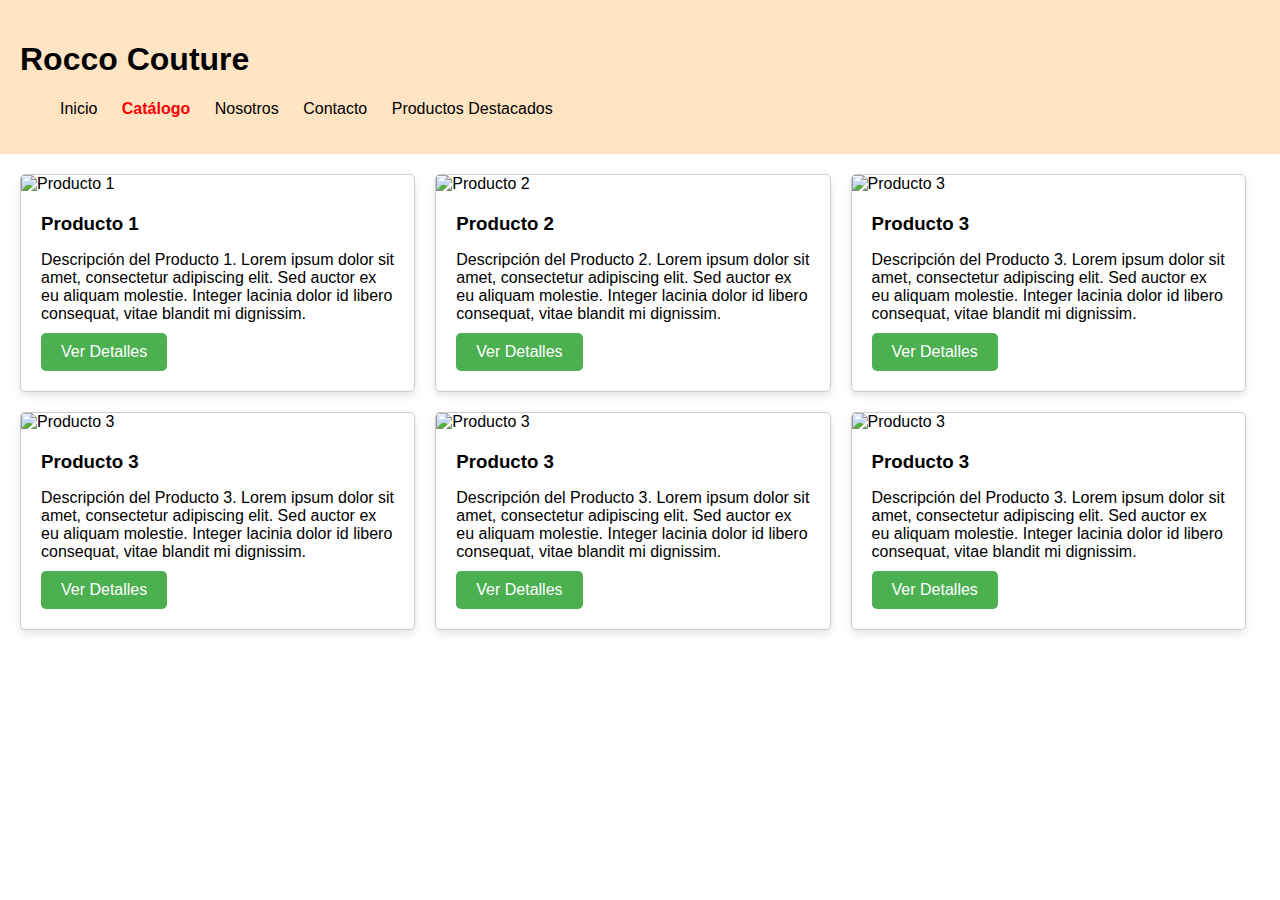
==== catalogo.html @ 271bbef6 "se agrega un cambio para marcar cual seccion esta seleccionada" ====
<!DOCTYPE html>
<html lang="es">

<head>
    <meta charset="UTF-8">
    <meta name="viewport" content="width=device-width, initial-scale=1.0">
    <title>Rocco Couture</title>
    <link rel="stylesheet" href="./static/css/styles.css">
    <link rel="shortcut icon" href="./static/img/Logo RoccoCouture.ico" type="image/x-icon">
</head>

<body>
    <header>
        <h1>Rocco Couture</h1>
        <nav>
            <ul>
                <li><a href="index.html">Inicio</a></li>
                <li><a href="catalogo.html" class="selected">Catálogo</a></li>
                <li><a href="nosotros.html">Nosotros</a></li>
                <li><a href="contacto.html">Contacto</a></li>
                <li><a href="products.html">Productos Destacados</a></li>
                
            </ul>
        </nav>
    </header>

    <main>
        <div class="card">
            <img src="static/img/Hombre modelo (1).jpg" alt="Producto 1">
            <div class="card-content">
                <h3>Producto 1</h3>
                <p>Descripción del Producto 1. Lorem ipsum dolor sit amet, consectetur adipiscing elit. Sed auctor ex eu aliquam molestie. Integer lacinia dolor id libero consequat, vitae blandit mi dignissim.</p>
                <a href="#" class="button">Ver Detalles</a>
            </div>
        </div>
        <div class="card">
            <img src="static/img/Hombre modelo (2).jpg" alt="Producto 2">
            <div class="card-content">
                <h3>Producto 2</h3>
                <p>Descripción del Producto 2. Lorem ipsum dolor sit amet, consectetur adipiscing elit. Sed auctor ex eu aliquam molestie. Integer lacinia dolor id libero consequat, vitae blandit mi dignissim.</p>
                <a href="#" class="button">Ver Detalles</a>
            </div>
        </div>
        <div class="card">
            <img src="static/img/Mujer modelo (1).jpg" alt="Producto 3">
            <div class="card-content">
                <h3>Producto 3</h3>
                <p>Descripción del Producto 3. Lorem ipsum dolor sit amet, consectetur adipiscing elit. Sed auctor ex eu aliquam molestie. Integer lacinia dolor id libero consequat, vitae blandit mi dignissim.</p>
                <a href="#" class="button">Ver Detalles</a>
            </div>
        </div>
        <div class="card">
            <img src="static/img/Mujer Perchas.jpg" alt="Producto 3">
            <div class="card-content">
                <h3>Producto 3</h3>
                <p>Descripción del Producto 3. Lorem ipsum dolor sit amet, consectetur adipiscing elit. Sed auctor ex eu aliquam molestie. Integer lacinia dolor id libero consequat, vitae blandit mi dignissim.</p>
                <a href="#" class="button">Ver Detalles</a>
            </div>
        </div>
        <div class="card">
            <img src="static/img/Hombre Jeans.jpg" alt="Producto 3">
            <div class="card-content">
                <h3>Producto 3</h3>
                <p>Descripción del Producto 3. Lorem ipsum dolor sit amet, consectetur adipiscing elit. Sed auctor ex eu aliquam molestie. Integer lacinia dolor id libero consequat, vitae blandit mi dignissim.</p>
                <a href="#" class="button">Ver Detalles</a>
            </div>
        </div>
        <div class="card">
            <img src="static/img/Mujer modelo (2).jpg" alt="Producto 3">
            <div class="card-content">
                <h3>Producto 3</h3>
                <p>Descripción del Producto 3. Lorem ipsum dolor sit amet, consectetur adipiscing elit. Sed auctor ex eu aliquam molestie. Integer lacinia dolor id libero consequat, vitae blandit mi dignissim.</p>
                <a href="#" class="button">Ver Detalles</a>
            </div>
        </div>
       
        
    </main>

</body>

</html>
---- static/css/styles.css ----
/* Estilos generales */
body {
    font-family: Arial, sans-serif;
    margin: 0;
    padding: 0;
}

header {
    background-color:#FFE4C4;
    color: black;
    padding: 20px;
}

nav ul {
    list-style-type: none;
}

nav ul li {
    display: inline;
    margin-right: 20px;
}

nav ul li a {
    color: black;
    text-decoration: none;
}

main {
    padding: 20px;
}

section {
    margin-bottom: 40px;
}

footer {
    background-color: #333;
    color: #fff;
    padding: 20px;
    text-align: center;
}

/* Estilos responsivos */
@media only screen and (max-width: 768px) {
    /* Estilos para tablet */
}

@media only screen and (max-width: 480px) {
    /* Estilos para celular */
}

.form-group {
    margin-bottom: 20px;
}

.form-group label {
    display: block;
    font-weight: bold;
    margin-bottom: 5px;
}

.form-group input[type="text"],
.form-group input[type="email"],
.form-group textarea,
.form-group select {
    width: 100%;
    padding: 8px;
    margin-top: 5px;
    border: 1px solid #ccc;
    border-radius: 5px;
    box-sizing: border-box;
}

.form-group textarea {
    resize: vertical;
}

.form-group input[type="checkbox"] {
    display: inline;
    margin-top: 5px;
}

.tooltip {
    position: absolute;
    background-color: rgba(0, 0, 0, 0.7);
    color: #fff;
    padding: 5px;
    border-radius: 5px;
    font-size: 12px;
    display: none;
}

.form-group:hover .tooltip {
    display: block;
}

.tooltip::after {
    content: '';
    position: absolute;
    border-style: solid;
    border-width: 5px 5px 0;
    border-color: rgba(0, 0, 0, 0.7) transparent transparent;
    top: 100%;
    left: 50%;
    transform: translateX(-50%);
}

/* Media queries para hacer el formulario responsive */

@media only screen and (max-width: 768px) {
    .form-group input[type="text"],
    .form-group input[type="email"],
    .form-group textarea,
    .form-group select {
        width: calc(100% - 16px); /* Restar el padding y borde */
    }
}

@media only screen and (max-width: 480px) {
    .form-group label {
        font-size: 14px;
    }

    .form-group input[type="text"],
    .form-group input[type="email"],
    .form-group textarea,
    .form-group select {
        padding: 6px;
        font-size: 14px;
    }

    .tooltip {
        font-size: 10px;
    }
}
/* Estilos generales para las tarjetas */
.card {
    border: 1px solid #ccc;
    border-radius: 5px;
    overflow: hidden;
    box-shadow: 0 4px 8px rgba(0, 0, 0, 0.1);
    margin-bottom: 20px; 
    width: calc(33.33% - 20px);
    margin-right: 20px; 
    float: left; 
    transition: transform 0.3s ease;
}
.card:hover {
    transform: scale(1.05); 
}
.card:nth-child(3n) {
    margin-right: 0; 
}

.card img {
    width: 100%;
    height: auto;
    display: block;
    transition: transform 0.3s ease;
}

.card-content {
    padding: 20px;
}

.card-content h3 {
    margin-top: 0;
    margin-bottom: 10px;
}

.card-content p {
    margin-bottom: 10px;
}

.button {
    background-color: #4CAF50;
    color: white;
    padding: 10px 20px;
    text-decoration: none;
    border-radius: 5px;
    display: inline-block;
}

/* Media query para dispositivos con una anchura máxima de 768px (tabletas) */
@media screen and (max-width: 768px) {
    .card {
        width: calc(50% - 20px); 
    }
}

/* Media query para dispositivos con una anchura máxima de 480px (móviles) */
@media screen and (max-width: 480px) {
    .card {
        width: 100%; /* Establecer el ancho al 100% para ocupar toda la pantalla */
    }
}

.carousel {
    position: relative;
    max-width: 100%;
    overflow: hidden;
}

.carousel-inner {
    display: flex;
    transition: transform 0.5s ease;
}

.carousel-item {
    display: block;
    min-width: 100%;
    flex: 0 0 auto;
}

.carousel-item img {
    width: 100%;
    height: auto;
}

.carousel-control-prev,
.carousel-control-next {
    position: absolute;
    top: 50%;
    transform: translateY(-50%);
    z-index: 1;
    background-color: rgba(0, 0, 0, 0.5);
    color: #fff;
    text-decoration: none;
    padding: 10px;
    border-radius: 50%;
}

.carousel-control-prev {
    left: 10px;
}

.carousel-control-next {
    right: 10px;
}

nav ul li a.selected {
    color: #ff0000; 
    font-weight: bold;
   
}
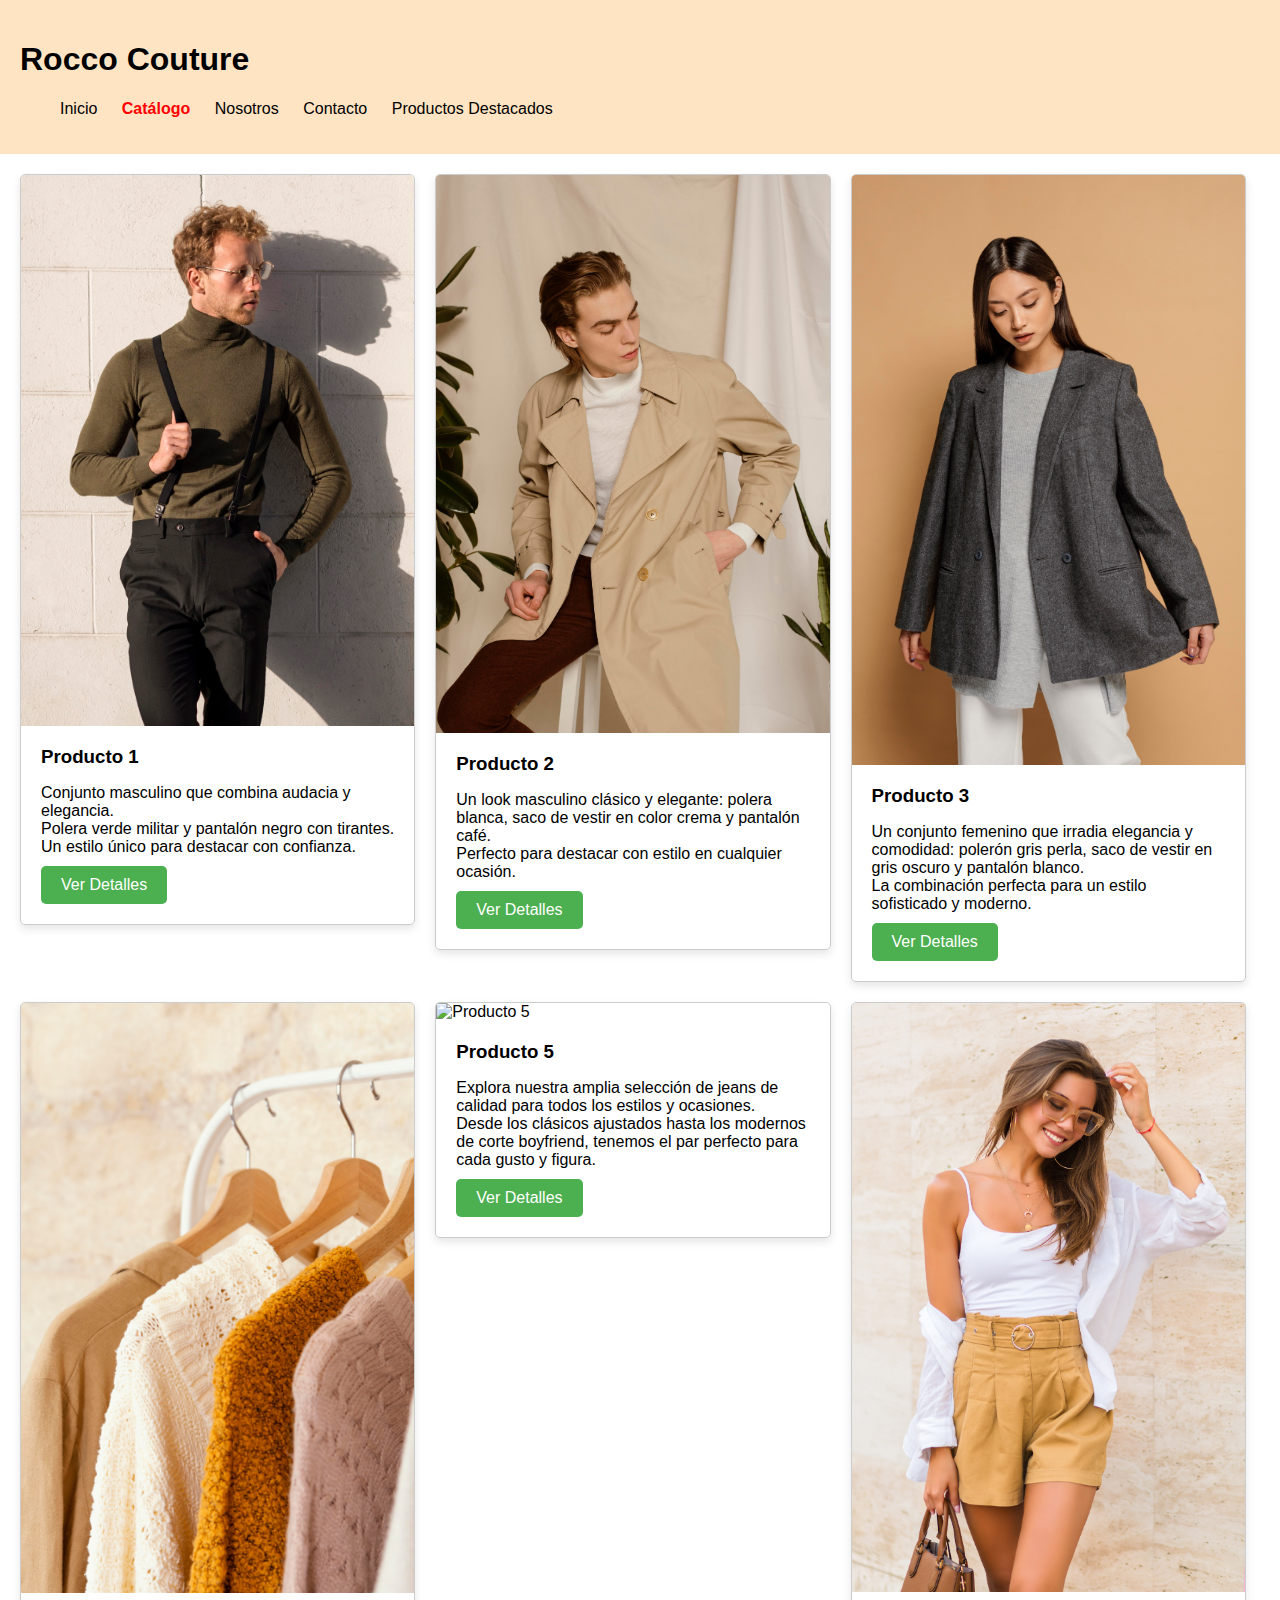
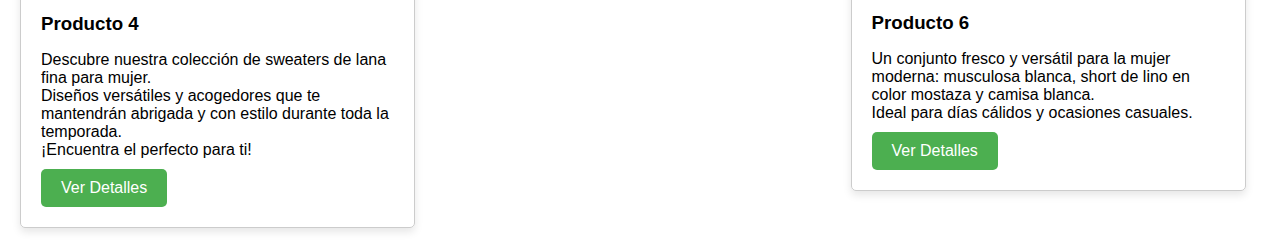
==== commit 7a9ed962: "a" ====
--- a/catalogo.html
+++ b/catalogo.html
@@ -29,7 +29,7 @@
             <img src="static/img/Hombre modelo (1).jpg" alt="Producto 1">
             <div class="card-content">
                 <h3>Producto 1</h3>
-                <p>Descripción del Producto 1. Lorem ipsum dolor sit amet, consectetur adipiscing elit. Sed auctor ex eu aliquam molestie. Integer lacinia dolor id libero consequat, vitae blandit mi dignissim.</p>
+                <p>Conjunto masculino que combina audacia y elegancia. <br> Polera verde militar y pantalón negro con tirantes. <br> Un estilo único para destacar con confianza.</p>
                 <a href="#" class="button">Ver Detalles</a>
             </div>
         </div>
@@ -37,7 +37,7 @@
             <img src="static/img/Hombre modelo (2).jpg" alt="Producto 2">
             <div class="card-content">
                 <h3>Producto 2</h3>
-                <p>Descripción del Producto 2. Lorem ipsum dolor sit amet, consectetur adipiscing elit. Sed auctor ex eu aliquam molestie. Integer lacinia dolor id libero consequat, vitae blandit mi dignissim.</p>
+                <p>Un look masculino clásico y elegante: polera blanca, saco de vestir en color crema y pantalón café. <br> Perfecto para destacar con estilo en cualquier ocasión.</p>
                 <a href="#" class="button">Ver Detalles</a>
             </div>
         </div>
@@ -45,31 +45,31 @@
             <img src="static/img/Mujer modelo (1).jpg" alt="Producto 3">
             <div class="card-content">
                 <h3>Producto 3</h3>
-                <p>Descripción del Producto 3. Lorem ipsum dolor sit amet, consectetur adipiscing elit. Sed auctor ex eu aliquam molestie. Integer lacinia dolor id libero consequat, vitae blandit mi dignissim.</p>
+                <p>Un conjunto femenino que irradia elegancia y comodidad: polerón gris perla, saco de vestir en gris oscuro y pantalón blanco. <br> La combinación perfecta para un estilo sofisticado y moderno.</p>
                 <a href="#" class="button">Ver Detalles</a>
             </div>
         </div>
         <div class="card">
-            <img src="static/img/Mujer Perchas.jpg" alt="Producto 3">
+            <img src="static/img/Mujer Perchas.jpg" alt="Producto 4">
             <div class="card-content">
-                <h3>Producto 3</h3>
-                <p>Descripción del Producto 3. Lorem ipsum dolor sit amet, consectetur adipiscing elit. Sed auctor ex eu aliquam molestie. Integer lacinia dolor id libero consequat, vitae blandit mi dignissim.</p>
+                <h3>Producto 4</h3>
+                <p>Descubre nuestra colección de sweaters de lana fina para mujer. <br> Diseños versátiles y acogedores que te mantendrán abrigada y con estilo durante toda la temporada. <br> ¡Encuentra el perfecto para ti!</p>
                 <a href="#" class="button">Ver Detalles</a>
             </div>
         </div>
         <div class="card">
-            <img src="static/img/Hombre Jeans.jpg" alt="Producto 3">
+            <img src="static/img/Hombre Jeans.jpg" alt="Producto 5">
             <div class="card-content">
-                <h3>Producto 3</h3>
-                <p>Descripción del Producto 3. Lorem ipsum dolor sit amet, consectetur adipiscing elit. Sed auctor ex eu aliquam molestie. Integer lacinia dolor id libero consequat, vitae blandit mi dignissim.</p>
+                <h3>Producto 5</h3>
+                <p>Explora nuestra amplia selección de jeans de calidad para todos los estilos y ocasiones. <br> Desde los clásicos ajustados hasta los modernos de corte boyfriend, tenemos el par perfecto para cada gusto y figura.</p>
                 <a href="#" class="button">Ver Detalles</a>
             </div>
         </div>
         <div class="card">
-            <img src="static/img/Mujer modelo (2).jpg" alt="Producto 3">
+            <img src="static/img/Mujer modelo (2).jpg" alt="Producto 6">
             <div class="card-content">
-                <h3>Producto 3</h3>
-                <p>Descripción del Producto 3. Lorem ipsum dolor sit amet, consectetur adipiscing elit. Sed auctor ex eu aliquam molestie. Integer lacinia dolor id libero consequat, vitae blandit mi dignissim.</p>
+                <h3>Producto 6</h3>
+                <p>Un conjunto fresco y versátil para la mujer moderna: musculosa blanca, short de lino en color mostaza y camisa blanca. <br> Ideal para días cálidos y ocasiones casuales.</p>
                 <a href="#" class="button">Ver Detalles</a>
             </div>
         </div>
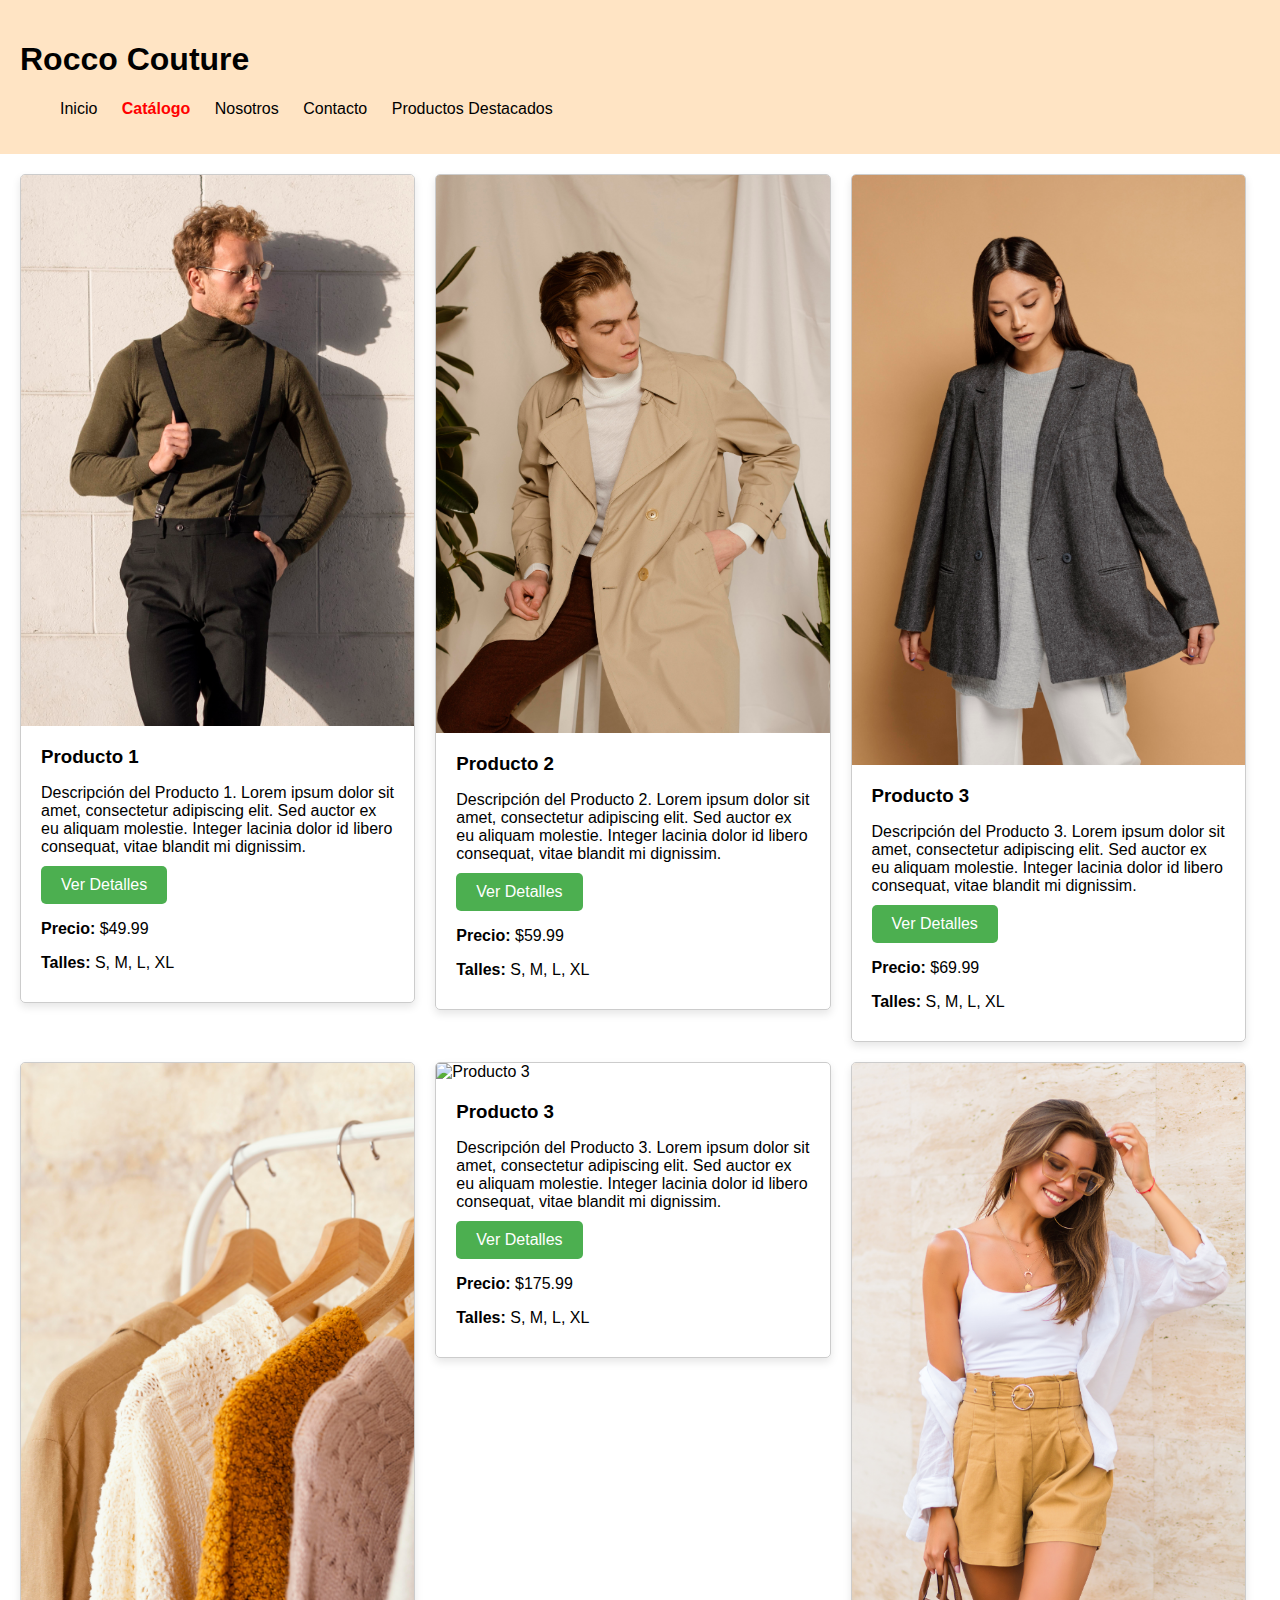
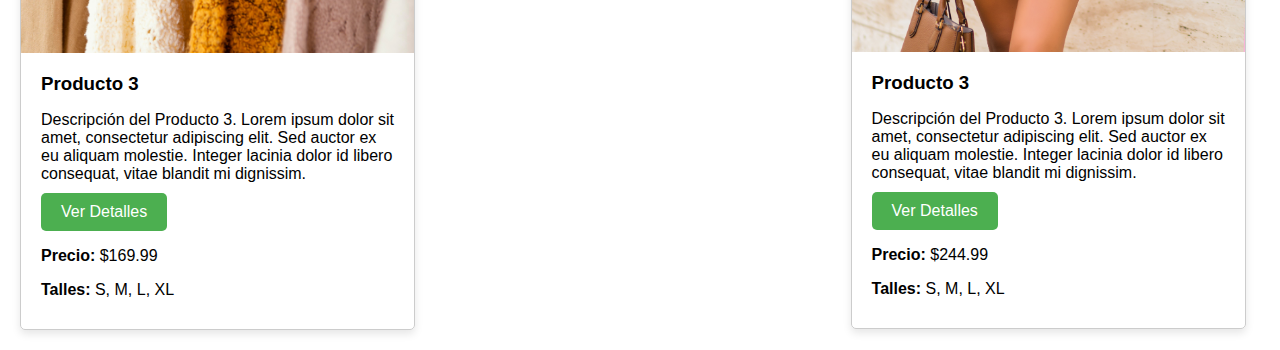
==== commit 02ee02d0: "se agregan precio y talles en las cards del catalogo al presionar el boton Ver Detalles" ====
--- a/catalogo.html
+++ b/catalogo.html
@@ -29,54 +29,78 @@
             <img src="static/img/Hombre modelo (1).jpg" alt="Producto 1">
             <div class="card-content">
                 <h3>Producto 1</h3>
-                <p>Conjunto masculino que combina audacia y elegancia. <br> Polera verde militar y pantalón negro con tirantes. <br> Un estilo único para destacar con confianza.</p>
-                <a href="#" class="button">Ver Detalles</a>
+                <p>Descripción del Producto 1. Lorem ipsum dolor sit amet, consectetur adipiscing elit. Sed auctor ex eu aliquam molestie. Integer lacinia dolor id libero consequat, vitae blandit mi dignissim.</p>
+                <a class="button" onclick="mostrarDetalles(event, 'detalle1')">Ver Detalles</a>
+                <div id="detalle1" class="details-message">
+                    <p><strong>Precio:</strong> $49.99</p>
+                    <p><strong>Talles:</strong> S, M, L, XL</p>
+                </div>
             </div>
         </div>
         <div class="card">
             <img src="static/img/Hombre modelo (2).jpg" alt="Producto 2">
             <div class="card-content">
                 <h3>Producto 2</h3>
-                <p>Un look masculino clásico y elegante: polera blanca, saco de vestir en color crema y pantalón café. <br> Perfecto para destacar con estilo en cualquier ocasión.</p>
-                <a href="#" class="button">Ver Detalles</a>
+                <p>Descripción del Producto 2. Lorem ipsum dolor sit amet, consectetur adipiscing elit. Sed auctor ex eu aliquam molestie. Integer lacinia dolor id libero consequat, vitae blandit mi dignissim.</p>
+                <a class="button" onclick="mostrarDetalles(event, 'detalle2')">Ver Detalles</a>
+                    <div id="detalle2" class="details-message">
+                        <p><strong>Precio:</strong> $59.99</p>
+                        <p><strong>Talles:</strong> S, M, L, XL</p>
+                    </div>
             </div>
         </div>
         <div class="card">
             <img src="static/img/Mujer modelo (1).jpg" alt="Producto 3">
             <div class="card-content">
                 <h3>Producto 3</h3>
-                <p>Un conjunto femenino que irradia elegancia y comodidad: polerón gris perla, saco de vestir en gris oscuro y pantalón blanco. <br> La combinación perfecta para un estilo sofisticado y moderno.</p>
-                <a href="#" class="button">Ver Detalles</a>
+                <p>Descripción del Producto 3. Lorem ipsum dolor sit amet, consectetur adipiscing elit. Sed auctor ex eu aliquam molestie. Integer lacinia dolor id libero consequat, vitae blandit mi dignissim.</p>
+                <a class="button" onclick="mostrarDetalles(event, 'detalle3')">Ver Detalles</a>
+                <div id="detalle3" class="details-message">
+                    <p><strong>Precio:</strong> $69.99</p>
+                    <p><strong>Talles:</strong> S, M, L, XL</p>
+                </div>
             </div>
         </div>
         <div class="card">
-            <img src="static/img/Mujer Perchas.jpg" alt="Producto 4">
+            <img src="static/img/Mujer Perchas.jpg" alt="Producto 3">
             <div class="card-content">
-                <h3>Producto 4</h3>
-                <p>Descubre nuestra colección de sweaters de lana fina para mujer. <br> Diseños versátiles y acogedores que te mantendrán abrigada y con estilo durante toda la temporada. <br> ¡Encuentra el perfecto para ti!</p>
-                <a href="#" class="button">Ver Detalles</a>
+                <h3>Producto 3</h3>
+                <p>Descripción del Producto 3. Lorem ipsum dolor sit amet, consectetur adipiscing elit. Sed auctor ex eu aliquam molestie. Integer lacinia dolor id libero consequat, vitae blandit mi dignissim.</p>
+                <a class="button" onclick="mostrarDetalles(event, 'detalle4')">Ver Detalles</a>
+                <div id="detalle4" class="details-message">
+                    <p><strong>Precio:</strong> $169.99</p>
+                    <p><strong>Talles:</strong> S, M, L, XL</p>
+                </div>
             </div>
         </div>
         <div class="card">
-            <img src="static/img/Hombre Jeans.jpg" alt="Producto 5">
+            <img src="static/img/Hombre Jeans.jpg" alt="Producto 3">
             <div class="card-content">
-                <h3>Producto 5</h3>
-                <p>Explora nuestra amplia selección de jeans de calidad para todos los estilos y ocasiones. <br> Desde los clásicos ajustados hasta los modernos de corte boyfriend, tenemos el par perfecto para cada gusto y figura.</p>
-                <a href="#" class="button">Ver Detalles</a>
+                <h3>Producto 3</h3>
+                <p>Descripción del Producto 3. Lorem ipsum dolor sit amet, consectetur adipiscing elit. Sed auctor ex eu aliquam molestie. Integer lacinia dolor id libero consequat, vitae blandit mi dignissim.</p>
+                <a class="button" onclick="mostrarDetalles(event, 'detalle5')">Ver Detalles</a>
+                <div id="detalle5" class="details-message">
+                    <p><strong>Precio:</strong> $175.99</p>
+                    <p><strong>Talles:</strong> S, M, L, XL</p>
+                </div>
             </div>
         </div>
         <div class="card">
-            <img src="static/img/Mujer modelo (2).jpg" alt="Producto 6">
+            <img src="static/img/Mujer modelo (2).jpg" alt="Producto 3">
             <div class="card-content">
-                <h3>Producto 6</h3>
-                <p>Un conjunto fresco y versátil para la mujer moderna: musculosa blanca, short de lino en color mostaza y camisa blanca. <br> Ideal para días cálidos y ocasiones casuales.</p>
-                <a href="#" class="button">Ver Detalles</a>
+                <h3>Producto 3</h3>
+                <p>Descripción del Producto 3. Lorem ipsum dolor sit amet, consectetur adipiscing elit. Sed auctor ex eu aliquam molestie. Integer lacinia dolor id libero consequat, vitae blandit mi dignissim.</p>
+                <a class="button" onclick="mostrarDetalles(event, 'detalle6')">Ver Detalles</a>
+                <div id="detalle6" class="details-message">
+                    <p><strong>Precio:</strong> $244.99</p>
+                    <p><strong>Talles:</strong> S, M, L, XL</p>
+                </div>
             </div>
         </div>
        
         
     </main>
-
+    <script src="static/js/scripts.js"></script>
 </body>
 
 </html>
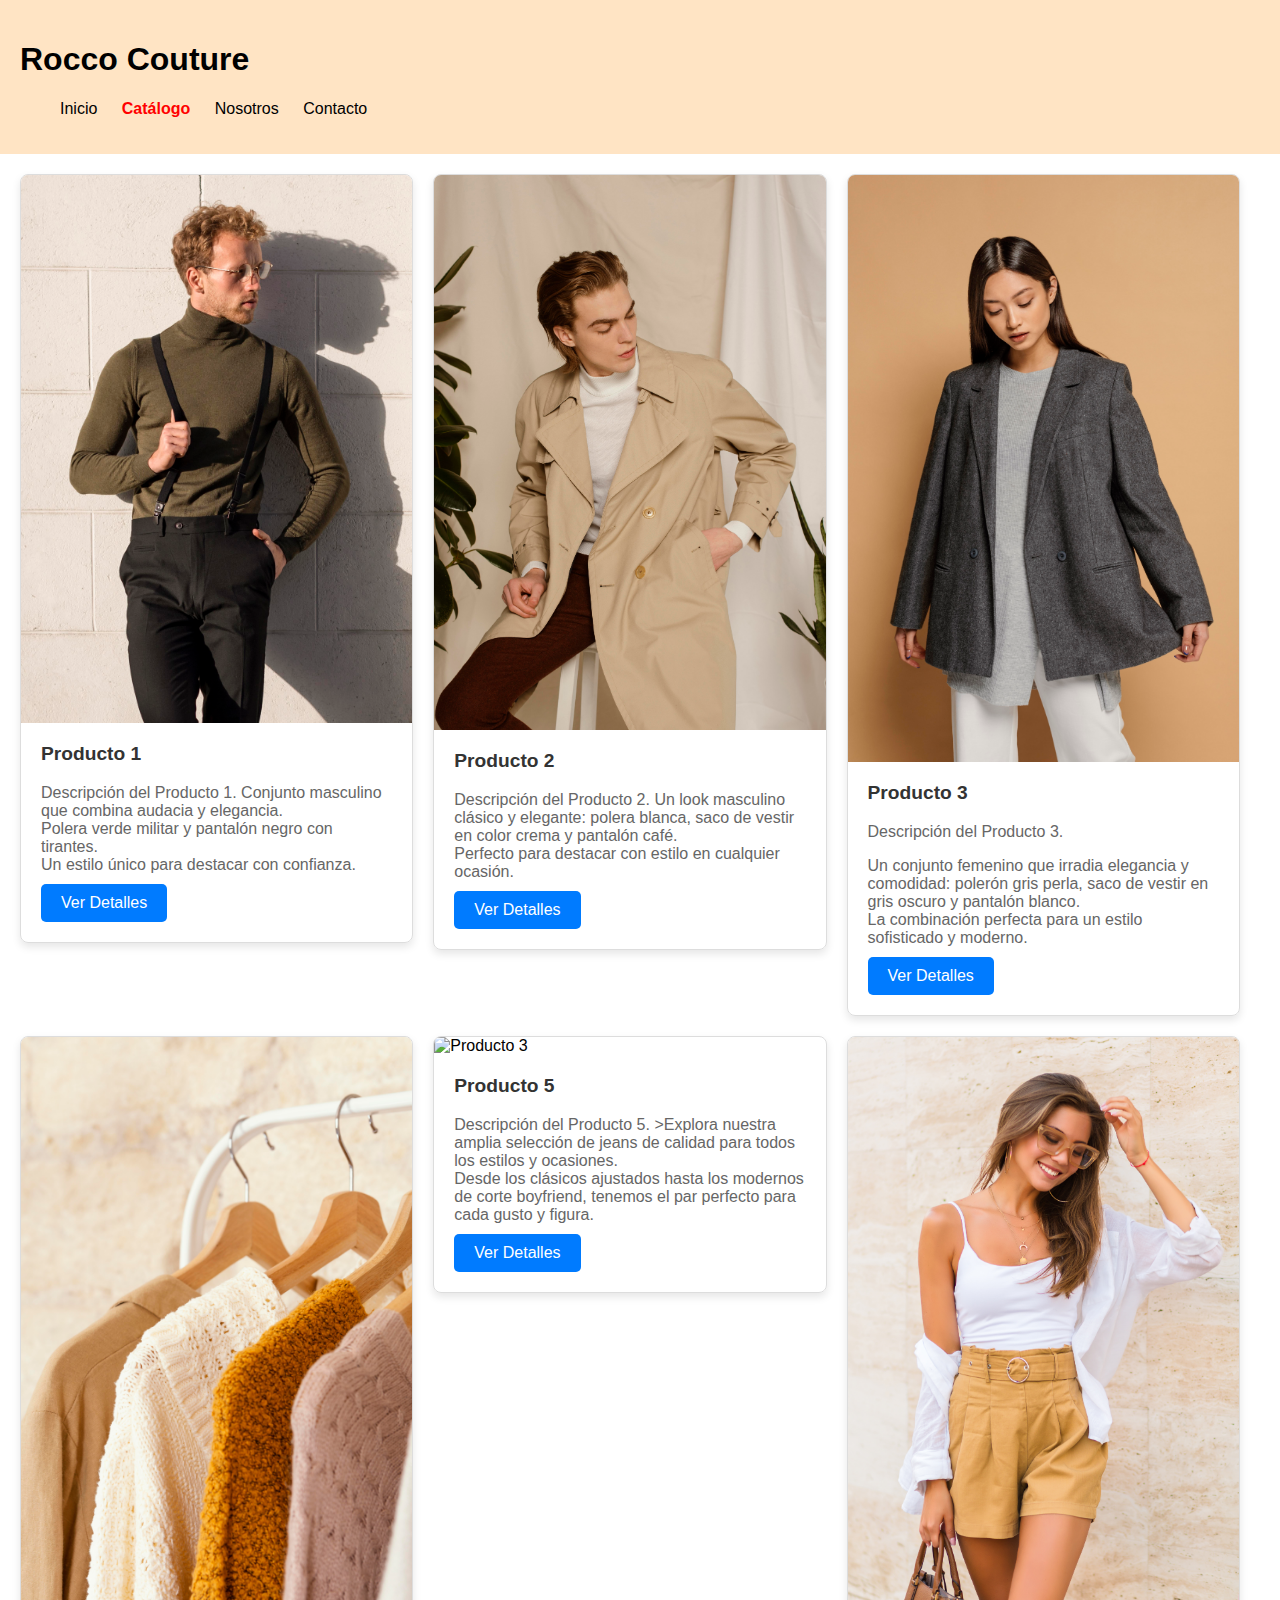
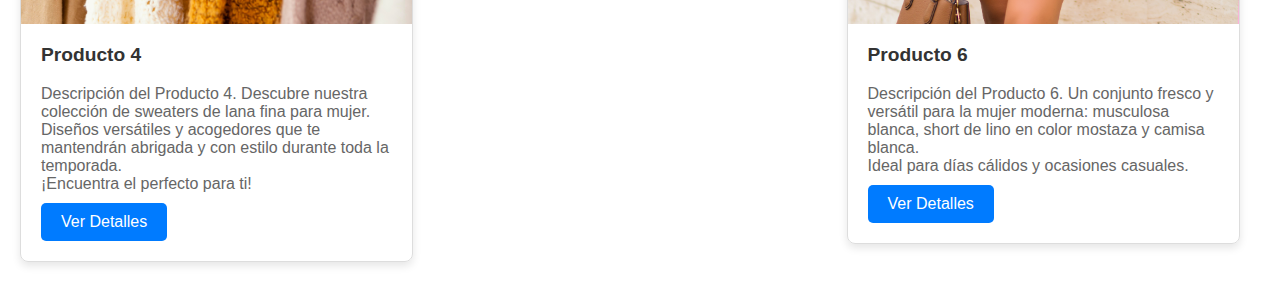
==== commit da1d1328: "Eliminado Products" ====
--- a/catalogo.html
+++ b/catalogo.html
@@ -18,8 +18,6 @@
                 <li><a href="catalogo.html" class="selected">Catálogo</a></li>
                 <li><a href="nosotros.html">Nosotros</a></li>
                 <li><a href="contacto.html">Contacto</a></li>
-                <li><a href="products.html">Productos Destacados</a></li>
-                
             </ul>
         </nav>
     </header>
@@ -29,7 +27,7 @@
             <img src="static/img/Hombre modelo (1).jpg" alt="Producto 1">
             <div class="card-content">
                 <h3>Producto 1</h3>
-                <p>Descripción del Producto 1. Lorem ipsum dolor sit amet, consectetur adipiscing elit. Sed auctor ex eu aliquam molestie. Integer lacinia dolor id libero consequat, vitae blandit mi dignissim.</p>
+                <p>Descripción del Producto 1. Conjunto masculino que combina audacia y elegancia. <br> Polera verde militar y pantalón negro con tirantes. <br> Un estilo único para destacar con confianza.</p>
                 <a class="button" onclick="mostrarDetalles(event, 'detalle1')">Ver Detalles</a>
                 <div id="detalle1" class="details-message">
                     <p><strong>Precio:</strong> $49.99</p>
@@ -41,7 +39,7 @@
             <img src="static/img/Hombre modelo (2).jpg" alt="Producto 2">
             <div class="card-content">
                 <h3>Producto 2</h3>
-                <p>Descripción del Producto 2. Lorem ipsum dolor sit amet, consectetur adipiscing elit. Sed auctor ex eu aliquam molestie. Integer lacinia dolor id libero consequat, vitae blandit mi dignissim.</p>
+                <p>Descripción del Producto 2. Un look masculino clásico y elegante: polera blanca, saco de vestir en color crema y pantalón café. <br> Perfecto para destacar con estilo en cualquier ocasión.</p>
                 <a class="button" onclick="mostrarDetalles(event, 'detalle2')">Ver Detalles</a>
                     <div id="detalle2" class="details-message">
                         <p><strong>Precio:</strong> $59.99</p>
@@ -53,7 +51,7 @@
             <img src="static/img/Mujer modelo (1).jpg" alt="Producto 3">
             <div class="card-content">
                 <h3>Producto 3</h3>
-                <p>Descripción del Producto 3. Lorem ipsum dolor sit amet, consectetur adipiscing elit. Sed auctor ex eu aliquam molestie. Integer lacinia dolor id libero consequat, vitae blandit mi dignissim.</p>
+                <p>Descripción del Producto 3. <p>Un conjunto femenino que irradia elegancia y comodidad: polerón gris perla, saco de vestir en gris oscuro y pantalón blanco. <br> La combinación perfecta para un estilo sofisticado y moderno.</p>
                 <a class="button" onclick="mostrarDetalles(event, 'detalle3')">Ver Detalles</a>
                 <div id="detalle3" class="details-message">
                     <p><strong>Precio:</strong> $69.99</p>
@@ -64,8 +62,8 @@
         <div class="card">
             <img src="static/img/Mujer Perchas.jpg" alt="Producto 3">
             <div class="card-content">
-                <h3>Producto 3</h3>
-                <p>Descripción del Producto 3. Lorem ipsum dolor sit amet, consectetur adipiscing elit. Sed auctor ex eu aliquam molestie. Integer lacinia dolor id libero consequat, vitae blandit mi dignissim.</p>
+                <h3>Producto 4</h3>
+                <p>Descripción del Producto 4. Descubre nuestra colección de sweaters de lana fina para mujer. <br> Diseños versátiles y acogedores que te mantendrán abrigada y con estilo durante toda la temporada. <br> ¡Encuentra el perfecto para ti!</p>
                 <a class="button" onclick="mostrarDetalles(event, 'detalle4')">Ver Detalles</a>
                 <div id="detalle4" class="details-message">
                     <p><strong>Precio:</strong> $169.99</p>
@@ -76,8 +74,8 @@
         <div class="card">
             <img src="static/img/Hombre Jeans.jpg" alt="Producto 3">
             <div class="card-content">
-                <h3>Producto 3</h3>
-                <p>Descripción del Producto 3. Lorem ipsum dolor sit amet, consectetur adipiscing elit. Sed auctor ex eu aliquam molestie. Integer lacinia dolor id libero consequat, vitae blandit mi dignissim.</p>
+                <h3>Producto 5</h3>
+                <p>Descripción del Producto 5. >Explora nuestra amplia selección de jeans de calidad para todos los estilos y ocasiones. <br> Desde los clásicos ajustados hasta los modernos de corte boyfriend, tenemos el par perfecto para cada gusto y figura.</p>
                 <a class="button" onclick="mostrarDetalles(event, 'detalle5')">Ver Detalles</a>
                 <div id="detalle5" class="details-message">
                     <p><strong>Precio:</strong> $175.99</p>
@@ -88,8 +86,8 @@
         <div class="card">
             <img src="static/img/Mujer modelo (2).jpg" alt="Producto 3">
             <div class="card-content">
-                <h3>Producto 3</h3>
-                <p>Descripción del Producto 3. Lorem ipsum dolor sit amet, consectetur adipiscing elit. Sed auctor ex eu aliquam molestie. Integer lacinia dolor id libero consequat, vitae blandit mi dignissim.</p>
+                <h3>Producto 6</h3>
+                <p>Descripción del Producto 6. Un conjunto fresco y versátil para la mujer moderna: musculosa blanca, short de lino en color mostaza y camisa blanca. <br> Ideal para días cálidos y ocasiones casuales.</p>
                 <a class="button" onclick="mostrarDetalles(event, 'detalle6')">Ver Detalles</a>
                 <div id="detalle6" class="details-message">
                     <p><strong>Precio:</strong> $244.99</p>
--- a/static/css/styles.css
+++ b/static/css/styles.css
@@ -34,8 +34,8 @@
 }
 
 footer {
-    background-color: #333;
-    color: #fff;
+    background-color: #FFE4C4;
+    color: #080404;
     padding: 20px;
     text-align: center;
 }
@@ -51,6 +51,7 @@
 
 .form-group {
     margin-bottom: 20px;
+    padding-inline: 5%;
 }
 
 .form-group label {
@@ -135,8 +136,8 @@
 }
 /* Estilos generales para las tarjetas */
 .card {
-    border: 1px solid #ccc;
-    border-radius: 5px;
+    border: 1px solid #ddd;
+    border-radius: 8px;
     overflow: hidden;
     box-shadow: 0 4px 8px rgba(0, 0, 0, 0.1);
     margin-bottom: 20px; 
@@ -144,6 +145,8 @@
     margin-right: 20px; 
     float: left; 
     transition: transform 0.3s ease;
+    box-sizing: border-box;
+    position: relative;
 }
 .card:hover {
     transform: scale(1.05); 
@@ -156,6 +159,8 @@
     width: 100%;
     height: auto;
     display: block;
+    
+    object-fit: cover;
     transition: transform 0.3s ease;
 }
 
@@ -165,20 +170,56 @@
 
 .card-content h3 {
     margin-top: 0;
-    margin-bottom: 10px;
+    font-size: 1.2em;
+    color: #333;
 }
 
 .card-content p {
     margin-bottom: 10px;
+    color: #666;
+}
+
+.card-container {
+    display: flex;
+    flex-wrap: wrap;
+    justify-content: space-between;
+   
 }
 
 .button {
-    background-color: #4CAF50;
-    color: white;
+    display: inline-block;
     padding: 10px 20px;
+    background-color: #007bff;
+    color: #fff;
     text-decoration: none;
     border-radius: 5px;
-    display: inline-block;
+    transition: background-color 0.3s;
+    cursor: pointer;
+}
+
+.button:hover {
+    background-color: #0056b3;
+}
+
+/* Estilos para el mensaje de detalles */
+.details-message {
+    display: none;
+    background-color: #f9f9f9;
+    border-top: 1px solid #ddd;
+    padding: 10px;
+    position: absolute;
+    bottom: 0;
+    left: 0;
+    right: 0;
+    text-align: center;
+}
+
+.details-message.active {
+    display: block;
+}
+
+.details-message p {
+    margin: 5px 0;
 }
 
 /* Media query para dispositivos con una anchura máxima de 768px (tabletas) */
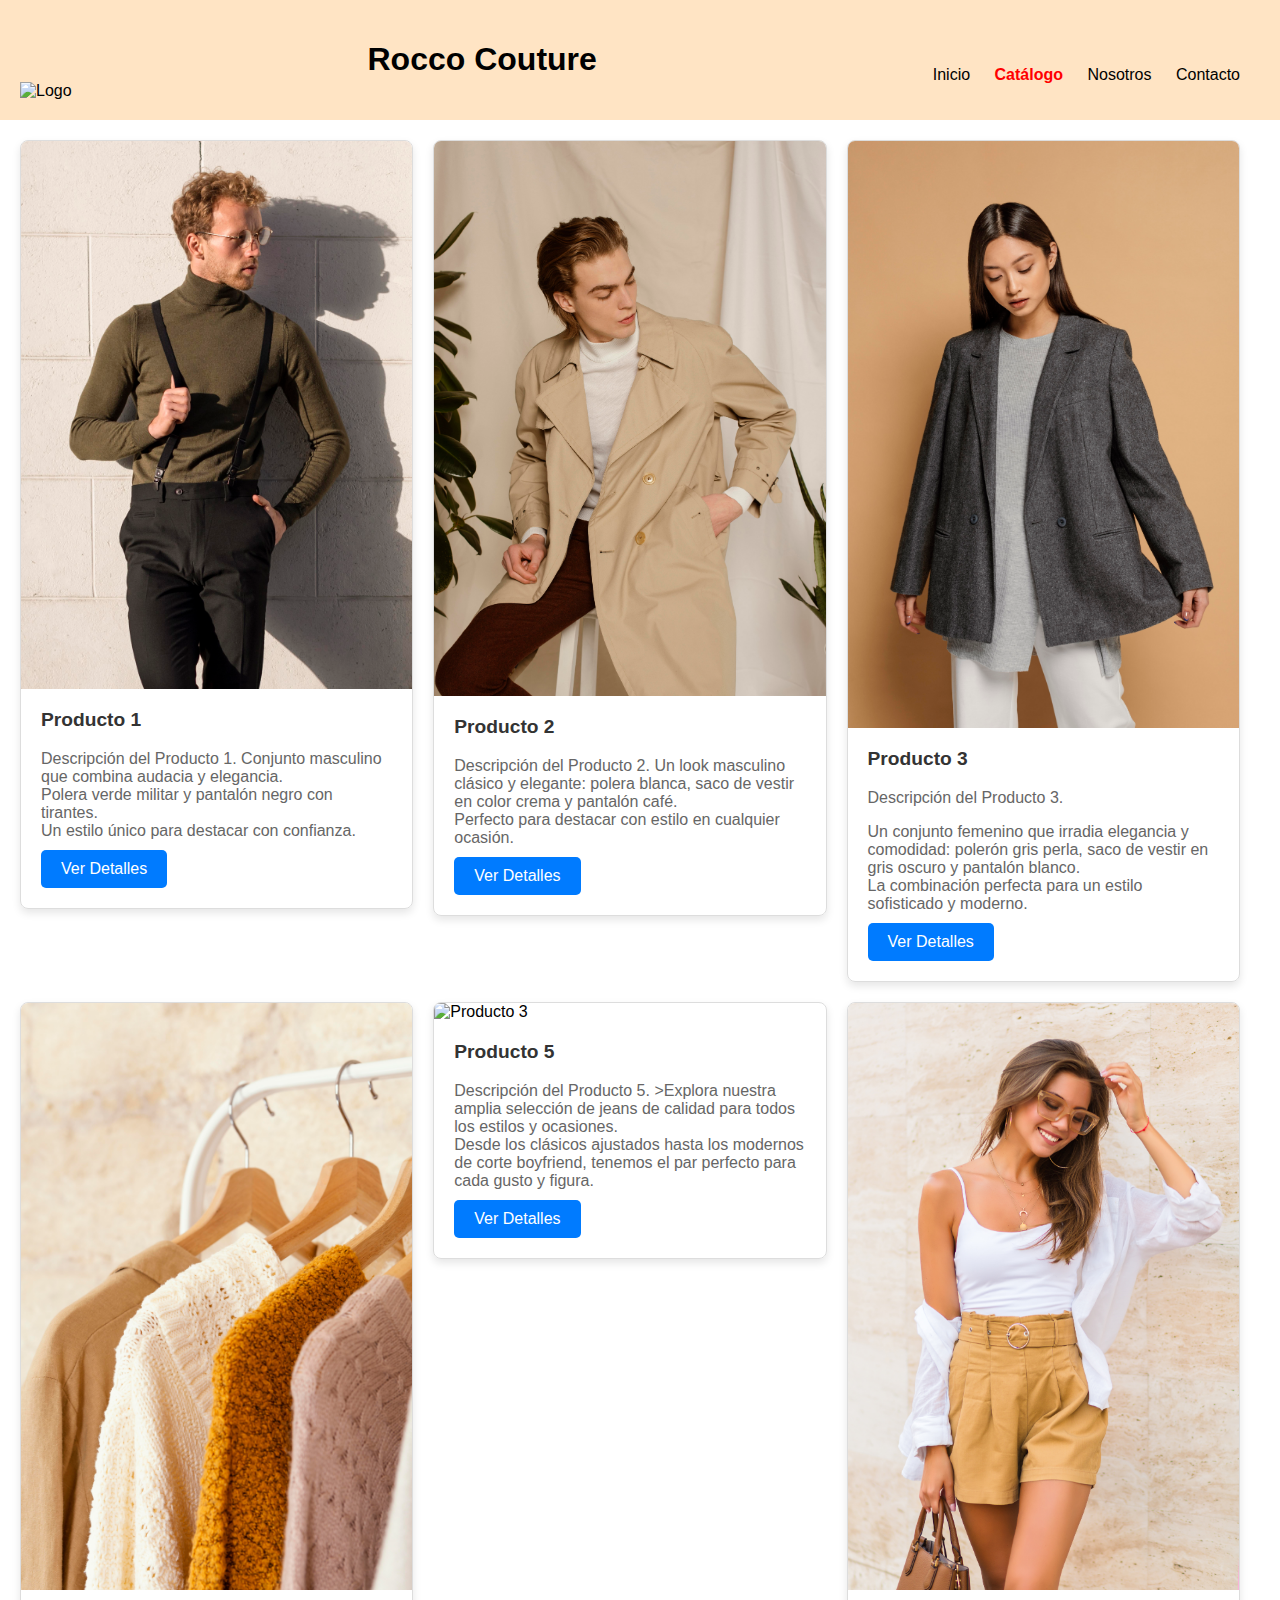
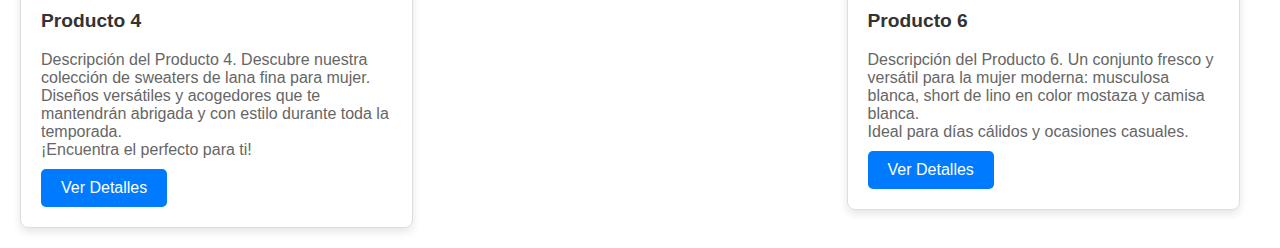
==== commit 61bd0d6a: "Arreglos formulario y estilos" ====
--- a/catalogo.html
+++ b/catalogo.html
@@ -6,11 +6,12 @@
     <meta name="viewport" content="width=device-width, initial-scale=1.0">
     <title>Rocco Couture</title>
     <link rel="stylesheet" href="./static/css/styles.css">
-    <link rel="shortcut icon" href="./static/img/Logo RoccoCouture.ico" type="image/x-icon">
+    <link rel="shortcut icon" href="./static/img/LogoRC.ico" type="image/x-icon">
 </head>
 
 <body>
     <header>
+        <img src="\static\img\logoRC.png" alt="Logo" id="logo">
         <h1>Rocco Couture</h1>
         <nav>
             <ul>
--- a/static/css/styles.css
+++ b/static/css/styles.css
@@ -6,18 +6,32 @@
 }
 
 header {
+    display:flex;
+    align-items: flex-end;
+    justify-content: space-between;
     background-color:#FFE4C4;
     color: black;
     padding: 20px;
 }
 
+#logo {
+    max-width: 10%;
+    margin-right: 0;
+      }
+
+title {
+    font-family: Georgia, Times, 'Times New Roman', serif;
+    margin: 0;
+}
 nav ul {
     list-style-type: none;
+    vertical-align: bottom;
 }
 
 nav ul li {
     display: inline;
     margin-right: 20px;
+    vertical-align: bottom;
 }
 
 nav ul li a {
@@ -254,7 +268,7 @@
 }
 
 .carousel-item img {
-    width: 100%;
+    width: 100vw;
     height: auto;
 }
 
